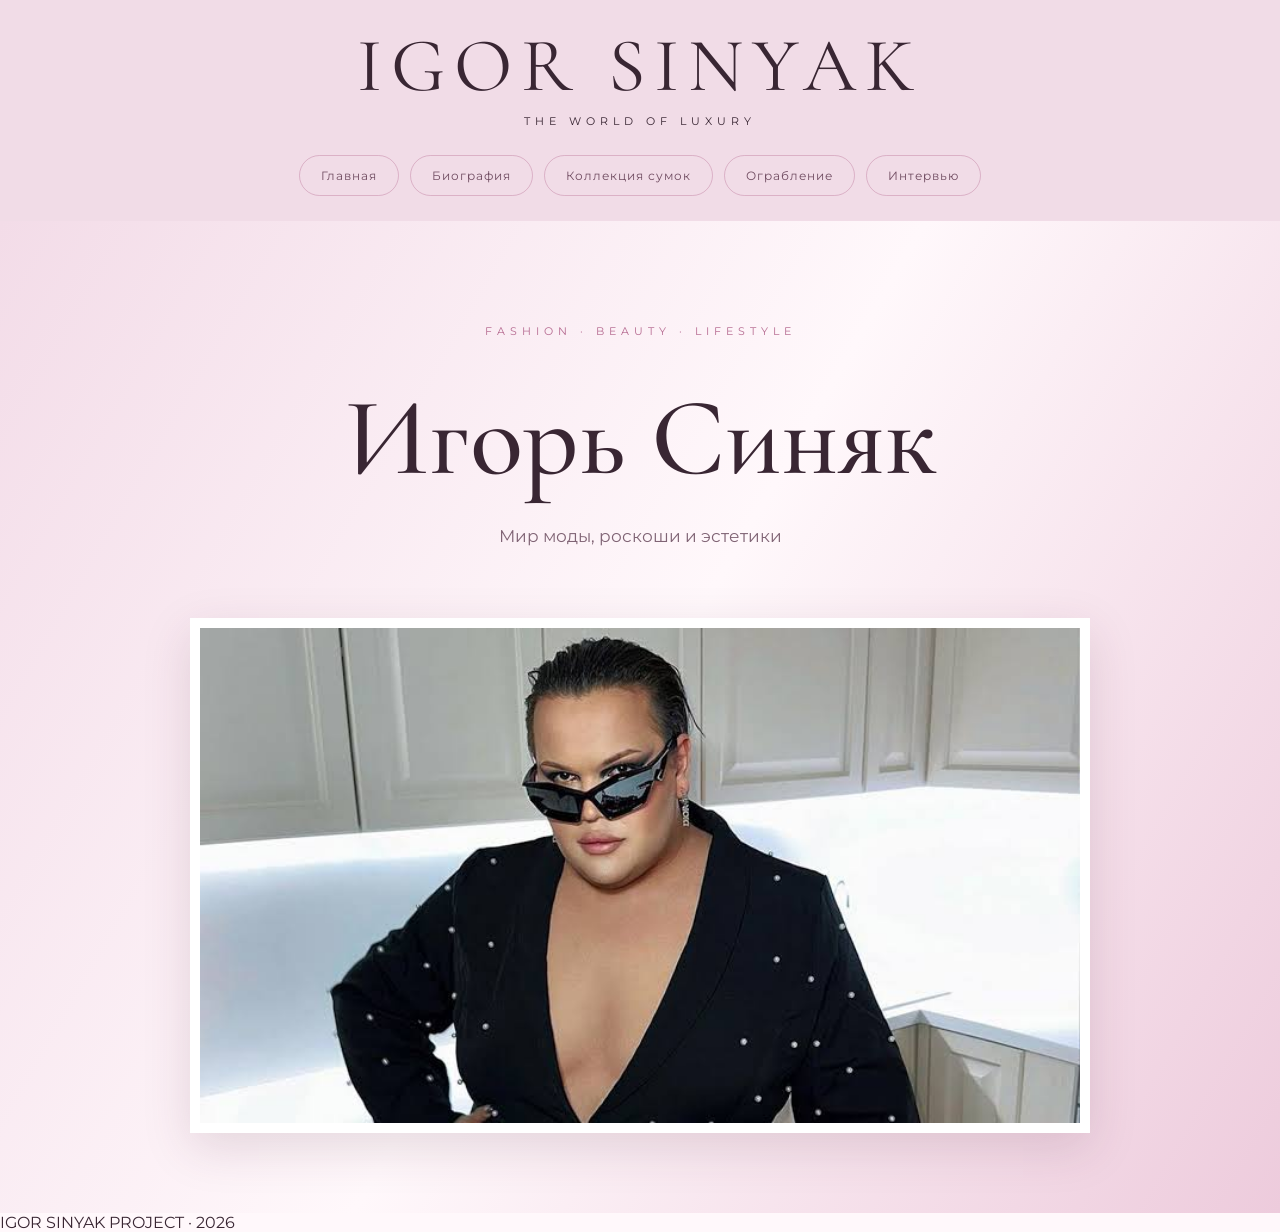
==== index.html @ e27f1065 "Add files via upload" ====
<!DOCTYPE html>
<html lang="ru">

<head>
    <meta charset="UTF-8">
    <meta name="viewport" content="width=device-width, initial-scale=1.0">
    <title>IGOR SINYAK | Luxury World</title>
    <link rel="stylesheet" href="style.css">
</head>

<body>

    <header class="header">

        <a href="index.html" class="logo">IGOR SINYAK</a>

        <p class="header-subtitle">THE WORLD OF LUXURY</p>

        <nav class="navigation">
            <a href="index.html">Главная</a>
            <a href="biography.html">Биография</a>
            <a href="bags.html">Коллекция сумок</a>
            <a href="robbery.html">Ограбление</a>
            <a href="interview.html">Интервью</a>
        </nav>

    </header>

    <main>

        <section class="hero">

            <p class="eyebrow">FASHION · BEAUTY · LIFESTYLE</p>

            <h1>Игорь Синяк</h1>

            <p class="hero-description">
                Мир моды, роскоши и эстетики
            </p>

            <div class="main-photo">
                <img src="images/igor1.jpg" alt="Игорь Синяк">
            </div>

        </section>

    </main>

    <footer>
        IGOR SINYAK PROJECT · 2026
    </footer>

    <script src="script.js"></script>

</body>
</html>
---- style.css ----
/* =========================================
   IGOR SINYAK — LUXURY WEBSITE
   ЕДИНЫЙ ДИЗАЙН ВСЕХ ПЯТИ СТРАНИЦ
========================================= */

@import url('https://fonts.googleapis.com/css2?family=Cormorant+Garamond:wght@400;500;600;700&family=Montserrat:wght@300;400;500;600&display=swap');

:root {
    --background: #fff8fb;
    --pink: #f1dce7;
    --pink-light: #faedf3;
    --pink-dark: #b66b91;
    --pink-border: #ead2df;
    --text: #392633;
    --muted: #806475;
    --white: #ffffff;
}

* {
    margin: 0;
    padding: 0;
    box-sizing: border-box;
}

html {
    scroll-behavior: smooth;
}

body {
    background: var(--background);
    color: var(--text);
    font-family: 'Montserrat', sans-serif;
    overflow-x: hidden;
}

img {
    max-width: 100%;
}

a {
    color: inherit;
}


/* =========================================
   HEADER — ШАПКА
========================================= */

.header {
    width: 100%;
    padding: 28px 20px 25px;
    text-align: center;
    background: var(--pink);
}

.logo {
    display: block;
    color: var(--text);
    font-family: 'Cormorant Garamond', serif;
    font-size: clamp(42px, 7vw, 76px);
    font-weight: 400;
    line-height: 1;
    letter-spacing: 9px;
    text-decoration: none;
    text-align: center;
}

.subtitle,
.header-subtitle {
    display: block;
    margin-top: 9px;
    color: var(--text);
    font-family: 'Montserrat', sans-serif;
    font-size: 11px;
    font-weight: 400;
    letter-spacing: 5px;
    line-height: 1.5;
    text-align: center;
    text-transform: uppercase;
}


/* =========================================
   NAVIGATION — МЕНЮ
========================================= */

.navigation {
    display: flex;
    justify-content: center;
    align-items: center;
    flex-wrap: wrap;
    gap: 11px;
    margin: 25px auto 0;
}

.navigation a {
    display: inline-block;
    padding: 12px 21px;
    border: 1px solid rgba(182, 107, 145, .38);
    border-radius: 40px;
    color: #704c61;
    background: transparent;
    font-family: 'Montserrat', sans-serif;
    font-size: 12px;
    font-weight: 400;
    letter-spacing: 1px;
    text-decoration: none;
    transition: .3s ease;
}

.navigation a:hover,
.navigation a.active {
    color: white;
    background: var(--pink-dark);
    border-color: var(--pink-dark);
    transform: translateY(-3px);
    box-shadow: 0 7px 18px rgba(182, 107, 145, .2);
}


/* =========================================
   GENERAL TYPOGRAPHY
========================================= */

h1, h2, h3, h4 {
    color: var(--text);
    font-family: 'Cormorant Garamond', serif;
    font-weight: 500;
}

p {
    font-family: 'Montserrat', sans-serif;
    line-height: 1.9;
}

.eyebrow,
.section-label {
    color: var(--pink-dark);
    font-size: 11px;
    letter-spacing: 5px;
    text-transform: uppercase;
}


/* =========================================
   HOMEPAGE
========================================= */

.hero {
    padding: 100px 20px 80px;
    text-align: center;
    background: linear-gradient(
        120deg,
        #f3dce8,
        #fff8fb,
        #edcbdc
    );
}

.hero h1 {
    margin: 30px 0 15px;
    font-size: clamp(65px, 10vw, 110px);
    animation: appear 1s ease;
}

.hero-description {
    color: var(--muted);
    font-size: 17px;
}

.main-photo {
    max-width: 900px;
    margin: 65px auto 0;
    padding: 10px;
    background: white;
    box-shadow: 0 15px 45px rgba(90, 40, 65, .15);
}

.main-photo img {
    display: block;
    width: 100%;
    max-height: 650px;
    object-fit: cover;
}


/* =========================================
   BIOGRAPHY
========================================= */

.bio-page {
    max-width: 1150px;
    margin: auto;
    padding: 65px 30px 100px;
}

.bio-main-title {
    margin: 20px 0;
    font-size: clamp(48px, 7vw, 85px);
    text-align: center;
}

.bio-intro {
    max-width: 850px;
    margin: 50px auto 90px;
    text-align: center;
}

.bio-lead {
    color: var(--muted);
    font-size: 16px;
}

.bio-cover {
    margin: 45px auto;
    text-align: center;
}

.bio-cover img {
    width: 100%;
    max-height: 600px;
    object-fit: cover;
}

.bio-cover-caption,
.image-caption {
    margin-top: 12px;
    color: var(--muted);
    font-size: 11px;
    letter-spacing: 2px;
}

.bio-story {
    max-width: 850px;
    margin: 80px auto;
}

.bio-story-heading {
    margin-bottom: 25px;
    font-size: 40px;
}

.bio-text {
    margin: 18px 0;
    color: var(--muted);
    font-size: 14px;
}

.bio-feature {
    display: grid;
    grid-template-columns: 1fr 1fr;
    gap: 45px;
    align-items: center;
    margin: 90px 0;
}

.bio-feature-image {
    overflow: hidden;
    background: var(--pink-light);
}

.bio-feature-image img {
    display: block;
    width: 100%;
    height: 450px;
    object-fit: cover;
    transition: transform .7s ease;
}

.bio-feature-image:hover img {
    transform: scale(1.05);
}

.bio-feature-text h2 {
    margin-bottom: 20px;
    font-size: 42px;
}

.bio-feature-text p {
    margin: 15px 0;
    color: var(--muted);
    font-size: 14px;
}

.bio-gallery {
    margin: 100px 0;
}

.bio-gallery-heading {
    margin-bottom: 35px;
    text-align: center;
}

.bio-gallery-heading h2 {
    font-size: 48px;
}

.bio-gallery-grid {
    display: grid;
    grid-template-columns: repeat(3, 1fr);
    gap: 15px;
}

.bio-gallery-item {
    overflow: hidden;
    background: var(--pink-light);
}

.bio-gallery-item img {
    display: block;
    width: 100%;
    height: 350px;
    object-fit: cover;
    transition: transform .6s ease;
}

.bio-gallery-item:hover img {
    transform: scale(1.06);
}

.bio-timeline {
    max-width: 800px;
    margin: 90px auto;
}

.timeline-entry,
.timeline-item {
    padding: 25px;
    border-bottom: 1px solid var(--pink-border);
}

.bio-sources {
    margin: 80px auto;
}


/* =========================================
   BAGS — КОЛЛЕКЦИЯ СУМОК
========================================= */

.bags-page {
    background: var(--background);
}

.bags-hero {
    padding: 90px 20px;
    text-align: center;
    background: linear-gradient(
        120deg,
        #f3dce8,
        #fff8fb,
        #edcbdc
    );
}

.bags-hero h1 {
    margin: 20px 0;
    font-size: clamp(55px, 8vw, 90px);
}

.bags-hero p {
    max-width: 750px;
    margin: 0 auto;
    color: var(--muted);
    font-size: 15px;
}

.bags-about {
    max-width: 850px;
    margin: 90px auto;
    padding: 0 25px;
    text-align: center;
}

.bags-about h2 {
    margin-bottom: 25px;
    font-size: 48px;
}

.bags-about p {
    margin: 15px 0;
    color: var(--muted);
    font-size: 14px;
}

.bags-catalog {
    padding: 90px 5%;
    background: var(--pink-light);
}

.catalog-heading {
    margin-bottom: 45px;
    text-align: center;
}

.catalog-heading h2 {
    margin: 15px 0;
    font-size: 52px;
}

.catalog-heading p {
    color: var(--muted);
    font-size: 13px;
}

.bags-grid {
    display: grid;
    grid-template-columns: repeat(3, minmax(0, 1fr));
    gap: 25px;
    max-width: 1200px;
    margin: auto;
}

.bag-card {
    overflow: hidden;
    background: white;
    border: 1px solid #f0e2e8;
    border-radius: 6px;
    box-shadow: 0 12px 35px rgba(90, 40, 65, .08);
    transition: transform .35s ease, box-shadow .35s ease;
}

.bag-card:hover {
    transform: translateY(-7px);
    box-shadow: 0 20px 42px rgba(90, 40, 65, .14);
}

.bag-image {
    position: relative;
    overflow: hidden;
    background: var(--pink-light);
}

.bag-image img {
    display: block;
    width: 100%;
    height: 340px;
    object-fit: cover;
    transition: transform .65s ease;
}

.bag-card:hover .bag-image img {
    transform: scale(1.05);
}

.bag-label {
    position: absolute;
    bottom: 15px;
    left: 15px;
    padding: 9px 13px;
    background: rgba(255, 248, 251, .95);
    color: #8f5675;
    font-size: 9px;
    letter-spacing: 2px;
}

.bag-info {
    padding: 25px;
}

.bag-number {
    color: var(--pink-dark);
    font-size: 10px;
    letter-spacing: 2px;
}

.bag-info h3 {
    margin: 12px 0;
    font-size: 32px;
}

.bag-info p {
    color: var(--muted);
    font-size: 12px;
}

.bag-status {
    display: inline-block;
    margin-top: 15px;
    padding-top: 12px;
    border-top: 1px solid var(--pink-border);
    color: var(--pink-dark);
    font-size: 10px;
}

.birkin-fact {
    display: grid;
    grid-template-columns: 1fr 1fr;
    align-items: center;
    gap: 50px;
    max-width: 1100px;
    margin: 100px auto;
    padding: 0 25px;
}

.fact-image {
    padding: 9px;
    background: white;
    box-shadow: 0 15px 40px rgba(90, 40, 65, .1);
}

.fact-image img {
    display: block;
    width: 100%;
    height: 450px;
    object-fit: cover;
}

.birkin-fact h2 {
    margin-bottom: 20px;
    font-size: 48px;
}

.birkin-fact p {
    margin: 15px 0;
    color: var(--muted);
    font-size: 14px;
}

.fact-price {
    margin-top: 20px;
    color: var(--pink-dark);
    font-family: 'Cormorant Garamond', serif;
    font-size: 55px;
}

.bags-theft {
    padding: 90px 20px;
    background: #f5e4ec;
    text-align: center;
}

.bags-theft h2 {
    margin: 15px 0;
    font-size: 48px;
}

.bags-theft p {
    max-width: 760px;
    margin: 15px auto;
    color: var(--muted);
    font-size: 14px;
}

.bags-link {
    display: inline-block;
    margin-top: 20px;
    padding: 15px 25px;
    border-radius: 40px;
    background: var(--pink-dark);
    color: white;
    font-size: 10px;
    letter-spacing: 2px;
    text-decoration: none;
    transition: .3s ease;
}

.bags-link:hover {
    background: #965273;
    transform: translateY(-3px);
}

.bags-sources {
    padding: 80px 20px;
    text-align: center;
}

.bags-sources h2 {
    margin: 15px 0 25px;
    font-size: 45px;
}

.bags-sources a {
    display: block;
    margin: 15px auto;
    color: var(--pink-dark);
    font-size: 13px;
    text-decoration: none;
}


/* =========================================
   ROBBERY PAGE
========================================= */

.robbery-page {
    max-width: 1150px;
    margin: auto;
    padding: 65px 30px 100px;
}

.robbery-hero {
    padding: 70px 30px;
    text-align: center;
    background: linear-gradient(120deg, #f3dce8, #fff8fb, #edcbdc);
}

.robbery-hero h1 {
    margin: 20px 0;
    font-size: clamp(50px, 8vw, 85px);
}

.robbery-subtitle {
    max-width: 750px;
    margin: auto;
    color: var(--muted);
}

.crime-cover {
    margin: 50px auto;
    text-align: center;
}

.crime-cover-image {
    width: 100%;
    max-height: 550px;
    object-fit: cover;
}

.crime-cover-subtitle {
    margin-top: 20px;
    color: var(--muted);
}

.crime-cover-bottom {
    margin-top: 20px;
    color: var(--pink-dark);
    font-size: 10px;
    letter-spacing: 3px;
}

.crime-eyebrow {
    color: var(--pink-dark);
    font-size: 10px;
    letter-spacing: 4px;
}

.crime-section {
    max-width: 850px;
    margin: 90px auto;
}

.crime-section h2 {
    margin: 15px 0 25px;
    font-size: 45px;
}

.crime-section p {
    margin: 15px 0;
    color: var(--muted);
    font-size: 14px;
}

.crime-intro {
    max-width: 850px;
    margin: 80px auto;
}

.crime-number {
    color: #d2a1b7;
    font-family: 'Cormorant Garamond', serif;
    font-size: 60px;
}

.crime-timeline-section,
.crime-money-section,
.crime-gallery-section {
    margin: 90px 0;
}

.crime-timeline {
    max-width: 850px;
    margin: 35px auto;
}

.crime-timeline-item {
    display: grid;
    grid-template-columns: 120px 1fr;
    gap: 25px;
    padding: 25px;
    border-bottom: 1px solid var(--pink-border);
}

.crime-timeline-date {
    color: var(--pink-dark);
    font-family: 'Cormorant Garamond', serif;
    font-size: 23px;
}

.crime-timeline-content {
    color: var(--muted);
    font-size: 13px;
    line-height: 1.9;
}

.crime-money-cards,
.loss-grid,
.crime-stolen-grid {
    display: grid;
    grid-template-columns: repeat(3, 1fr);
    gap: 18px;
    margin: 35px 0;
}

.crime-money-card,
.loss-card,
.crime-stolen-card {
    padding: 28px;
    background: var(--pink-light);
    border: 1px solid var(--pink-border);
}

.crime-money-label {
    color: var(--pink-dark);
    font-size: 10px;
    letter-spacing: 2px;
}

.crime-money-card h3,
.loss-card h3 {
    margin: 15px 0;
    font-size: 30px;
}

.crime-money-explanation,
.crime-note,
.crime-small-note,
.small-note {
    color: var(--muted);
    font-size: 12px;
    line-height: 1.8;
}

.crime-photo-grid {
    display: grid;
    grid-template-columns: repeat(2, 1fr);
    gap: 18px;
}

.crime-photo {
    overflow: hidden;
}

.crime-photo img {
    width: 100%;
    height: 350px;
    object-fit: cover;
}

.crime-image-caption {
    padding: 10px;
    color: var(--muted);
    font-size: 11px;
}

.crime-interview {
    display: grid;
    grid-template-columns: 1fr 1fr;
    gap: 35px;
    align-items: center;
}

.crime-interview-image img {
    width: 100%;
    height: 400px;
    object-fit: cover;
}

.crime-conclusion {
    padding: 55px;
    background: var(--pink-light);
}

.crime-sources,
.robbery-sources {
    margin: 80px auto;
}

.source-card,
.source-link {
    display: block;
    padding: 20px;
    border-bottom: 1px solid var(--pink-border);
    color: var(--pink-dark);
    text-decoration: none;
}

.source-number {
    margin-right: 15px;
    color: #c58ca5;
}


/* =========================================
   INTERVIEW PAGE
========================================= */

.interview-page {
    max-width: 1160px;
    margin: auto;
    padding: 55px 35px 100px;
    color: var(--text);
}

.interview-page h1,
.interview-page h2,
.interview-page h3 {
    font-family: 'Cormorant Garamond', serif;
    font-weight: 400;
}

.interview-page h2 {
    margin: 15px 0 25px;
    font-size: clamp(32px, 4vw, 48px);
    line-height: 1.2;
}

.interview-page p:not(.interview-eyebrow):not(.interview-small-note) {
    color: var(--muted);
    font-size: 14px;
    line-height: 1.95;
}

.interview-eyebrow {
    color: var(--pink-dark);
    font-size: 10px;
    font-weight: 600;
    letter-spacing: 4px;
    margin-bottom: 20px;
}

.interview-cover {
    padding: 65px 0 40px;
    text-align: center;
}

.interview-cover h1 {
    margin: 20px 0;
    color: var(--text);
    font-size: clamp(65px, 11vw, 120px);
    letter-spacing: -3px;
}

.interview-cover-subtitle {
    max-width: 650px;
    margin: 0 auto 40px;
}

.interview-cover-photo {
    max-width: 850px;
    height: 480px;
    margin: auto;
    overflow: hidden;
    border-radius: 5px;
}

.interview-cover-photo img {
    width: 100%;
    height: 100%;
    object-fit: cover;
    transition: transform .8s ease;
}

.interview-cover-photo:hover img {
    transform: scale(1.05);
}

.interview-cover-meta {
    display: flex;
    justify-content: space-between;
    gap: 15px;
    max-width: 850px;
    margin: 25px auto;
    padding: 17px 0;
    border-top: 1px solid var(--pink-border);
    border-bottom: 1px solid var(--pink-border);
    color: var(--muted);
    font-size: 9px;
    letter-spacing: 2px;
}

.interview-intro {
    display: grid;
    grid-template-columns: 90px 1fr;
    gap: 30px;
    max-width: 900px;
    margin: 110px auto;
}

.interview-intro-number {
    color: #d4a4b8;
    font-family: 'Cormorant Garamond', serif;
    font-size: 65px;
}

.interview-topics {
    margin: 110px 0;
}

.interview-topic-grid {
    display: grid;
    grid-template-columns: repeat(3, 1fr);
    gap: 18px;
    margin-top: 40px;
}

.interview-topic-card {
    min-height: 220px;
    padding: 32px 27px;
    border: 1px solid #f0e3e9;
    border-radius: 7px;
    background: var(--pink-light);
    transition: .35s ease;
}

.interview-topic-card:hover {
    transform: translateY(-7px);
    box-shadow: 0 15px 35px rgba(100, 52, 75, .09);
}

.interview-topic-card span {
    display: block;
    margin-bottom: 25px;
    color: #d0a0b5;
    font-family: 'Cormorant Garamond', serif;
    font-size: 32px;
}

.interview-topic-card h3 {
    margin-bottom: 12px;
    font-size: 24px;
}

.interview-topic-card p {
    font-size: 12px !important;
}

.interview-section-description {
    max-width: 700px;
}

.interview-fashion,
.interview-new-life {
    display: grid;
    grid-template-columns: .9fr 1.1fr;
    gap: 55px;
    align-items: center;
    margin: 120px 0;
}

.interview-fashion-image,
.interview-new-life-image {
    height: 500px;
    overflow: hidden;
    border-radius: 5px;
}

.interview-fashion-image img,
.interview-new-life-image img {
    width: 100%;
    height: 100%;
    object-fit: cover;
    transition: transform .8s ease;
}

.interview-fashion-image:hover img,
.interview-new-life-image:hover img {
    transform: scale(1.05);
}

.interview-robbery {
    display: grid;
    grid-template-columns: 1.2fr .8fr;
    gap: 45px;
    align-items: center;
    margin: 120px 0;
    padding: 55px;
    border-radius: 8px;
    background: var(--pink-light);
}

.interview-robbery-image {
    height: 430px;
    overflow: hidden;
}

.interview-robbery-image img {
    width: 100%;
    height: 100%;
    object-fit: cover;
}

.interview-more-link {
    display: inline-block;
    margin-top: 20px;
    padding-bottom: 8px;
    border-bottom: 1px solid #c995ab;
    color: #a65e7e;
    font-size: 10px;
    letter-spacing: 2px;
    text-decoration: none;
}

.interview-vpsh {
    max-width: 850px;
    margin: 120px auto;
}

.interview-quote {
    margin-top: 40px;
    padding: 35px;
    border-radius: 6px;
    background: #392832;
}

.interview-quote span {
    color: #e0b2c6;
    font-size: 9px;
    letter-spacing: 3px;
}

.interview-quote p {
    margin-top: 20px;
    color: white !important;
    font-family: 'Cormorant Garamond', serif;
    font-size: 23px !important;
}

.interview-timestamps {
    max-width: 900px;
    margin: 120px auto;
}

.interview-time-list {
    margin-top: 40px;
}

.interview-time-list a {
    display: grid;
    grid-template-columns: 90px 1fr 25px;
    align-items: center;
    gap: 20px;
    padding: 23px 15px;
    border-bottom: 1px solid var(--pink-border);
    text-decoration: none;
    transition: .3s ease;
}

.interview-time-list a:hover {
    padding-left: 25px;
    background: var(--pink-light);
}

.interview-time-list a > span {
    color: var(--pink-dark);
    font-family: 'Cormorant Garamond', serif;
    font-size: 22px;
}

.interview-time-list strong,
.interview-time-list small {
    display: block;
}

.interview-time-list strong {
    color: #4d3b45;
    font-size: 13px;
    font-weight: 500;
}

.interview-time-list small {
    margin-top: 7px;
    color: #a08b95;
    font-size: 11px;
}

.interview-time-list b {
    color: var(--pink-dark);
}

.interview-small-note {
    margin-top: 25px;
    color: #a18b95;
    font-size: 11px;
    line-height: 1.8;
}

.interview-video-section {
    margin: 120px 0;
}

.interview-video-card {
    display: grid;
    grid-template-columns: 1.1fr .9fr;
    margin-top: 40px;
    overflow: hidden;
    border-radius: 8px;
    background: #392832;
}

.interview-video-placeholder {
    min-height: 320px;
    display: flex;
    flex-direction: column;
    justify-content: center;
    align-items: center;
    gap: 20px;
    background:
        linear-gradient(rgba(45, 28, 39, .35), rgba(45, 28, 39, .65)),
        url("images/igor3.jpg") center / cover;
    text-decoration: none;
}

.interview-play {
    width: 70px;
    height: 70px;
    display: flex;
    align-items: center;
    justify-content: center;
    padding-left: 4px;
    border-radius: 50%;
    background: white;
    color: var(--pink-dark);
    font-size: 22px;
    transition: transform .3s ease;
}

.interview-video-placeholder:hover .interview-play {
    transform: scale(1.12);
}

.interview-video-placeholder span {
    color: white;
    font-size: 10px;
    letter-spacing: 3px;
}

.interview-video-info {
    display: flex;
    flex-direction: column;
    justify-content: center;
    padding: 45px 35px;
}

.interview-video-info h3 {
    color: white;
    font-size: 27px;
}

.interview-video-info p {
    color: #d6bdc9 !important;
    font-size: 12px !important;
}

.interview-watch-button {
    display: inline-block;
    width: fit-content;
    margin-top: 25px;
    padding: 16px 22px;
    background: #d5a0b8;
    color: #392832;
    font-size: 10px;
    letter-spacing: 2px;
    text-decoration: none;
    transition: .3s ease;
}

.interview-watch-button:hover {
    background: #f0c9da;
}

.interview-conclusion {
    margin: 120px 0;
    padding: 65px;
    border-radius: 8px;
    background: var(--pink-light);
}

.interview-sources {
    max-width: 900px;
    margin: 100px auto 0;
}

.interview-sources a {
    display: grid;
    grid-template-columns: 45px 1fr 25px;
    align-items: center;
    gap: 15px;
    padding: 22px 10px;
    border-bottom: 1px solid var(--pink-border);
    color: var(--text);
    text-decoration: none;
    transition: .3s ease;
}

.interview-sources a:hover {
    padding-left: 20px;
    background: var(--pink-light);
}

.interview-sources a > span {
    color: #c58ca5;
    font-family: 'Cormorant Garamond', serif;
    font-size: 24px;
}

.interview-sources a strong,
.interview-sources a small {
    display: block;
}

.interview-sources a small {
    margin-top: 7px;
    color: #9b8790;
    font-size: 12px;
}


/* =========================================
   FOOTER
========================================= */

.footer {
    padding: 35px 20px;
    background: var(--pink);
    text-align: center;
}

.footer p {
    margin-bottom: 8px;
    color: var(--text);
    font-family: 'Cormorant Garamond', serif;
    font-size: 25px;
    letter-spacing: 5px;
}

.footer span {
    color: var(--muted);
    font-size: 9px;
    letter-spacing: 2px;
}


/* =========================================
   PHOTO MODAL
========================================= */

.photo-modal {
    position: fixed;
    inset: 0;
    z-index: 9999;
    display: none;
    align-items: center;
    justify-content: center;
    padding: 30px;
    background: rgba(35, 20, 29, .92);
}

.photo-modal.show {
    display: flex;
}

.photo-modal img {
    max-width: 90%;
    max-height: 85vh;
    object-fit: contain;
}

.close-modal {
    position: absolute;
    top: 25px;
    right: 35px;
    border: none;
    background: none;
    color: white;
    font-size: 45px;
    cursor: pointer;
}


/* =========================================
   ANIMATIONS
========================================= */

@keyframes appear {
    from {
        opacity: 0;
        transform: translateY(25px);
    }

    to {
        opacity: 1;
        transform: translateY(0);
    }
}

.reveal {
    opacity: 0;
    transform: translateY(35px);
    transition: opacity .8s ease, transform .8s ease;
}

.reveal.visible {
    opacity: 1;
    transform: translateY(0);
}


/* =========================================
   RESPONSIVE — ТЕЛЕФОНЫ И ПЛАНШЕТЫ
========================================= */

@media (max-width: 850px) {

    .bags-grid,
    .interview-topic-grid {
        grid-template-columns: repeat(2, 1fr);
    }

    .bio-feature,
    .interview-fashion,
    .interview-new-life,
    .birkin-fact,
    .interview-robbery,
    .crime-interview {
        grid-template-columns: 1fr;
    }

    .crime-money-cards,
    .loss-grid,
    .crime-stolen-grid {
        grid-template-columns: repeat(2, 1fr);
    }
}

@media (max-width: 600px) {

    .header {
        padding: 22px 12px;
    }

    .logo {
        font-size: 38px;
        letter-spacing: 5px;
    }

    .subtitle,
    .header-subtitle {
        font-size: 9px;
        letter-spacing: 3px;
    }

    .navigation {
        gap: 7px;
        margin-top: 20px;
    }

    .navigation a {
        padding: 9px 13px;
        font-size: 10px;
    }

    .hero {
        padding: 65px 15px;
    }

    .hero h1 {
        font-size: 55px;
    }

    .main-photo {
        margin: 35px 15px 0;
    }

    .bio-page,
    .robbery-page {
        padding: 40px 18px 70px;
    }

    .bio-gallery-grid,
    .bags-grid,
    .interview-topic-grid,
    .crime-photo-grid {
        grid-template-columns: 1fr;
    }

    .bio-gallery-item img {
        height: 330px;
    }

    .bags-hero {
        padding: 65px 18px;
    }

    .bags-catalog {
        padding: 65px 18px;
    }

    .bag-image img {
        height: 360px;
    }

    .birkin-fact {
        margin: 65px auto;
    }

    .fact-image img {
        height: 350px;
    }

    .interview-page {
        padding: 35px 18px 70px;
    }

    .interview-cover {
        padding-top: 40px;
    }

    .interview-cover h1 {
        font-size: 60px;
        letter-spacing: -1px;
    }

    .interview-cover-photo {
        height: 330px;
    }

    .interview-cover-meta {
        flex-wrap: wrap;
        justify-content: center;
        font-size: 8px;
    }

    .interview-intro {
        grid-template-columns: 1fr;
        gap: 10px;
        margin: 70px auto;
    }

    .interview-intro-number {
        font-size: 45px;
    }

    .interview-robbery {
        padding: 30px 20px;
    }

    .interview-robbery-image {
        height: 300px;
    }

    .interview-fashion-image,
    .interview-new-life-image {
        height: 350px;
    }

    .interview-conclusion {
        padding: 35px 22px;
    }

    .interview-time-list a {
        grid-template-columns: 65px 1fr 18px;
        gap: 10px;
        padding: 18px 5px;
    }

    .interview-time-list a > span {
        font-size: 17px;
    }

    .interview-time-list strong {
        font-size: 11px;
    }

    .interview-video-card {
        grid-template-columns: 1fr;
    }

    .interview-video-placeholder {
        min-height: 240px;
    }

    .interview-video-info {
        padding: 30px 22px;
    }

    .crime-timeline-item {
        grid-template-columns: 1fr;
        gap: 8px;
    }

    .crime-money-cards,
    .loss-grid,
    .crime-stolen-grid {
        grid-template-columns: 1fr;
    }

    .crime-conclusion {
        padding: 30px 20px;
    }
}


/* =========================================
   REDUCED MOTION
========================================= */

@media (prefers-reduced-motion: reduce) {

    *,
    *::before,
    *::after {
        scroll-behavior: auto !important;
        animation-duration: .01ms !important;
        transition-duration: .01ms !important;
    }

    .reveal {
        opacity: 1;
        transform: none;
    }
}
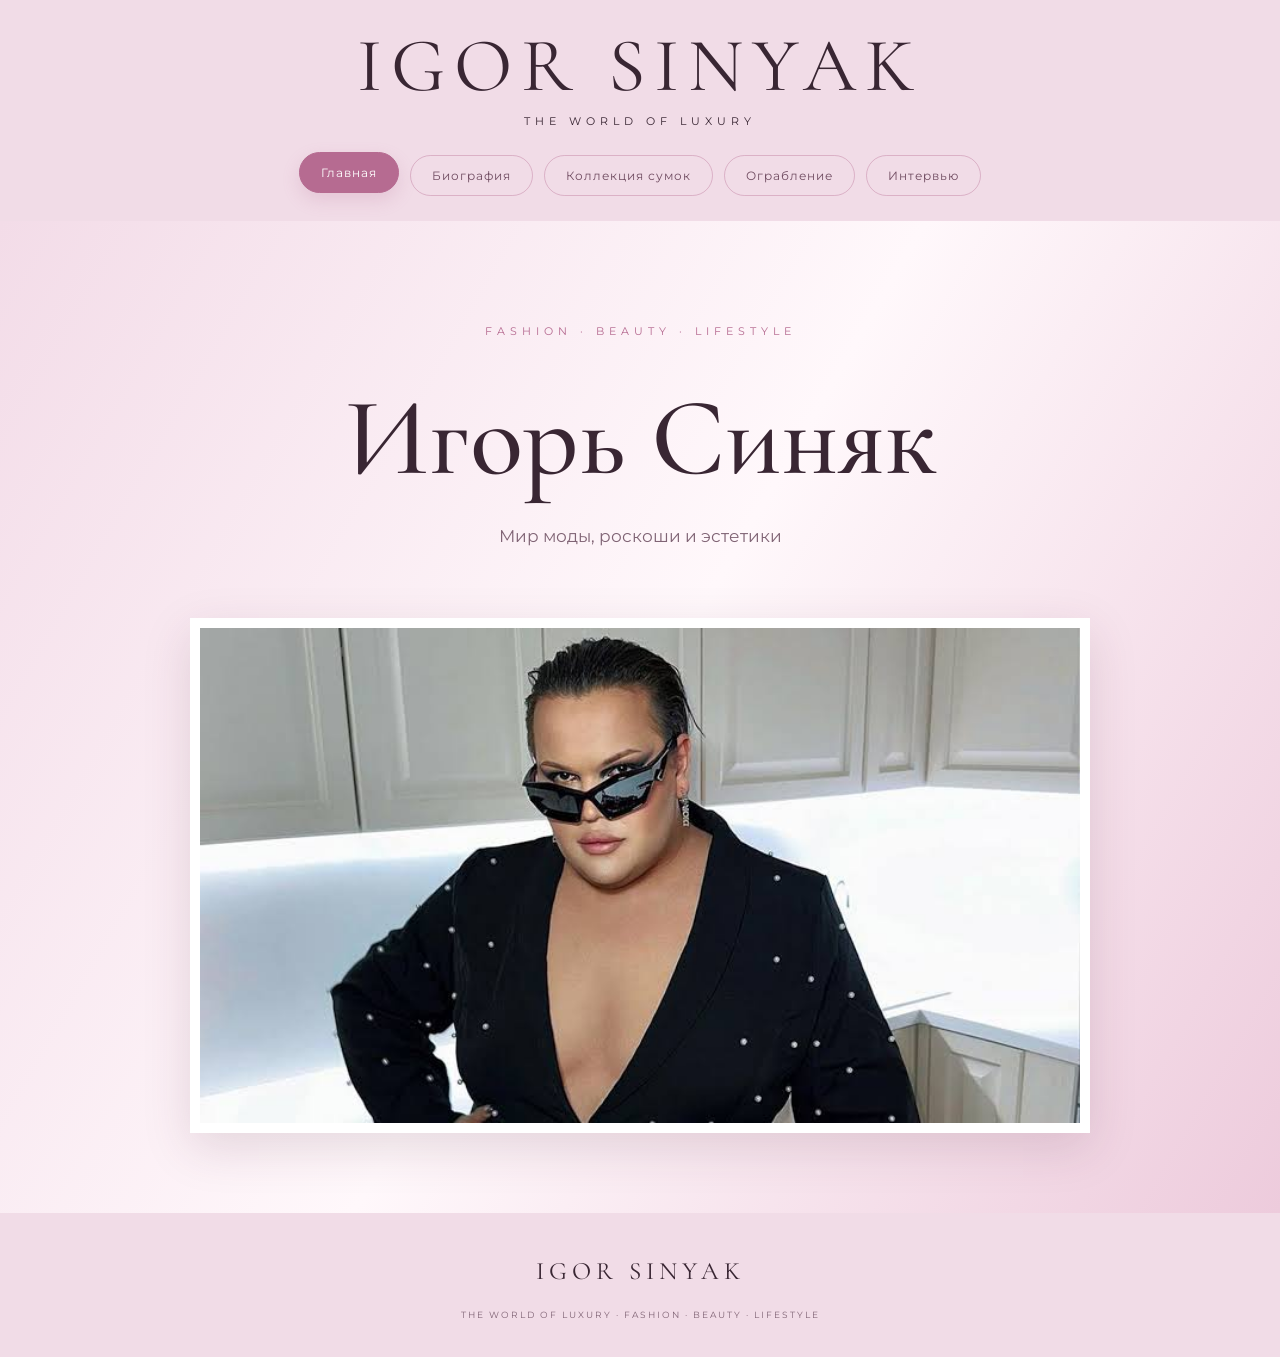
==== commit ca322066: "Add files via upload" ====
--- a/index.html
+++ b/index.html
@@ -18,7 +18,7 @@
         <p class="header-subtitle">THE WORLD OF LUXURY</p>
 
         <nav class="navigation">
-            <a href="index.html">Главная</a>
+            <a href="index.html" class="active">Главная</a>
             <a href="biography.html">Биография</a>
             <a href="bags.html">Коллекция сумок</a>
             <a href="robbery.html">Ограбление</a>
@@ -47,11 +47,20 @@
 
     </main>
 
-    <footer>
-        IGOR SINYAK PROJECT · 2026
-    </footer>
+    <footer class="footer">
+    <p>IGOR SINYAK</p>
+    <span>THE WORLD OF LUXURY · FASHION · BEAUTY · LIFESTYLE</span>
+</footer>
 
-    <script src="script.js"></script>
+    
+
+<!-- ОКНО УВЕЛИЧЕНИЯ ФОТО -->
+<div class="photo-modal" id="photoModal">
+    <button class="close-modal" id="closeModal" aria-label="Закрыть">&times;</button>
+    <img src="" alt="Увеличенная фотография" id="modalImage">
+</div>
+
+<script src="script.js"></script>
 
 </body>
 </html>
